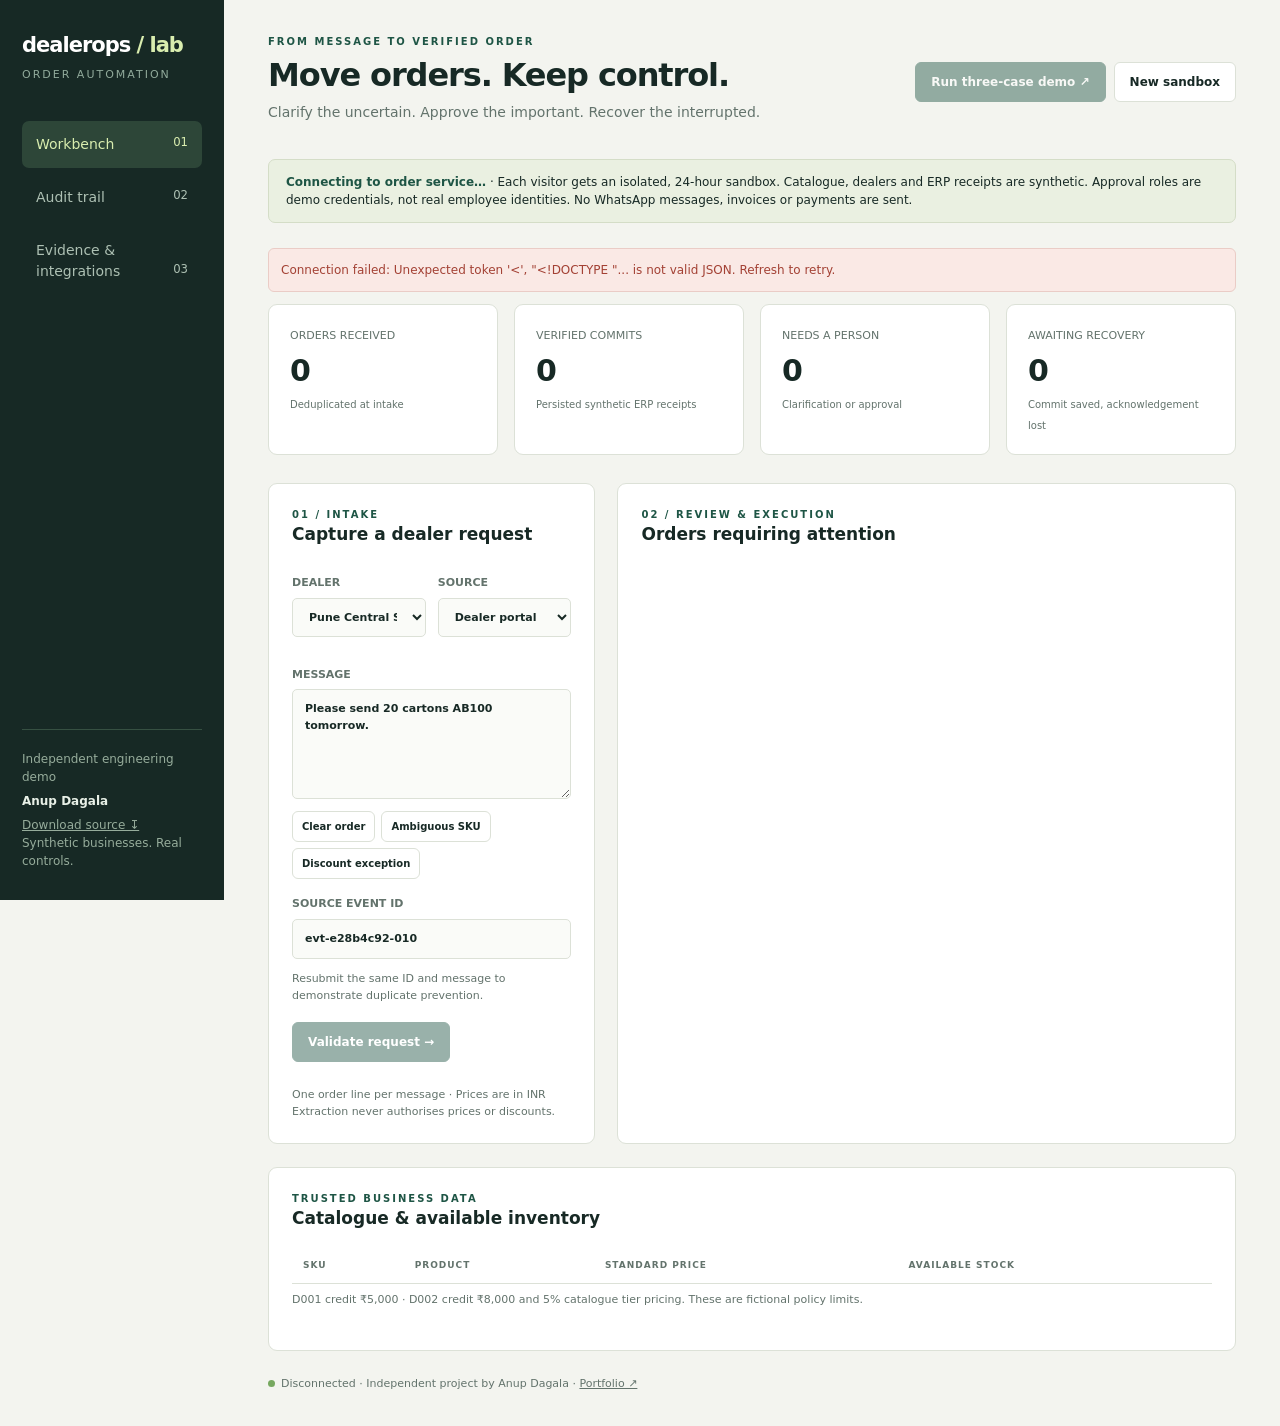
==== examples/dealerops/worker/ui.html @ 85a0f15f "Add DealerOps dashboard" ====
<!doctype html>
<html lang="en"><head><meta charset="utf-8"><meta name="viewport" content="width=device-width,initial-scale=1"><meta name="description" content="DealerOps Lab by Anup Dagala: order automation, approval controls, duplicate prevention and recovery."><title>DealerOps Lab · Anup Dagala</title>
<style>
:root{--bg:#f3f4ef;--ink:#172925;--muted:#63736c;--line:#dce1d7;--green:#1e5545;--lime:#d9edaf;--orange:#c8793a;--paper:#fff;--nav:#172925}*{box-sizing:border-box}body{margin:0;font:14px/1.5 system-ui,-apple-system,Segoe UI,sans-serif;background:var(--bg);color:var(--ink)}button,input,select,textarea{font:inherit}button{cursor:pointer}button:disabled{opacity:.45;cursor:wait}a{color:inherit}aside{position:fixed;inset:0 auto 0 0;width:224px;background:var(--nav);color:#dae3db;padding:30px 22px;display:flex;flex-direction:column}.brand{font-size:21px;font-weight:750;letter-spacing:-1px;color:white}.brand span{color:var(--lime)}.subbrand{font-size:11px;letter-spacing:2px;color:#91aa9b;margin:5px 0 35px}.nav{border:0;background:none;color:#adc0b3;text-align:left;padding:13px 14px;margin:3px 0;border-radius:7px}.nav.active{background:#2d4638;color:var(--lime)}.nav small{float:right}.byline{margin-top:auto;border-top:1px solid #365042;padding-top:20px;font-size:12px;color:#96ac9b}.byline strong{color:#e8f0e7;display:block;margin:6px 0}main{margin-left:224px;padding:34px 44px;max-width:1600px}.top{display:flex;justify-content:space-between;align-items:center;gap:16px;margin-bottom:28px}.eyebrow{font-size:10px;letter-spacing:2px;text-transform:uppercase;font-weight:700;color:var(--green)}h1{font-size:32px;line-height:1.15;letter-spacing:-1.1px;margin:8px 0}h2{font-size:17px;margin:0 0 16px}p{color:var(--muted)}.top p{margin:8px 0}.btn{border:1px solid var(--line);background:white;color:var(--ink);border-radius:6px;padding:10px 15px;font-weight:600;font-size:12px}.primary{background:var(--green);color:white;border-color:var(--green)}.lime{background:var(--lime);border-color:var(--lime)}.actions{display:flex;gap:8px;flex-wrap:wrap}.notice{border:1px solid #d4ddc7;background:#eaf0e1;padding:13px 17px;border-radius:7px;font-size:12px;margin-bottom:25px}.notice strong{color:var(--green)}.metrics{display:grid;grid-template-columns:repeat(4,1fr);gap:16px;margin:0 0 28px}.metric{background:white;border:1px solid var(--line);padding:19px 21px;border-radius:9px}.metric label{font-size:11px;color:var(--muted)}.metric b{display:block;font-size:30px;letter-spacing:-1px;margin-top:3px}.metric small{color:var(--muted);font-size:10px}.grid{display:grid;grid-template-columns: minmax(260px,.9fr) minmax(320px,1.7fr);gap:22px}.panel{background:white;border:1px solid var(--line);padding:23px;border-radius:9px}.field{display:block;margin:12px 0;font-size:11px;font-weight:650;color:var(--muted)}input,select,textarea{display:block;width:100%;padding:11px 12px;border:1px solid var(--line);border-radius:5px;background:#fafbf8;color:var(--ink);margin:6px 0}textarea{height:110px;resize:vertical}input:focus,textarea:focus,select:focus{outline:2px solid #91b87b;outline-offset:1px}.row{display:grid;grid-template-columns:1fr 1fr;gap:12px}.hint{font-size:11px;margin:8px 0 18px}.samples{display:flex;gap:6px;flex-wrap:wrap;margin-bottom:17px}.samples button{font-size:10px;padding:7px 9px}.list{display:flex;flex-direction:column;gap:11px}.order{padding:17px;border:1px solid var(--line);border-radius:6px;background:#fbfcf9;cursor:pointer}.order:hover{border-color:#7aa487}.order-head{display:flex;justify-content:space-between;gap:8px;align-items:start}.order-title{font-weight:650;font-size:13px}.order small{color:var(--muted);font-size:10px}.order p{font-size:12px;margin:9px 0}.status{font-size:9px;font-weight:750;letter-spacing:.6px;border-radius:20px;padding:5px 9px;white-space:nowrap;background:#e7ebdf;color:#53723d}.status.COMPLETED{background:#d9eddc;color:#23663e}.status.NEEDS_CLARIFICATION,.status.SYNC_PENDING{background:#f4e6cf;color:#986222}.status.REVIEW_REQUIRED,.status.BLOCKED_CREDIT,.status.BLOCKED_STOCK,.status.MODEL_UNAVAILABLE{background:#f4dfdb;color:#9f4e42}.status.APPROVED{background:#dce9fa;color:#315d89}.empty{padding:55px 25px;text-align:center;border:1px dashed var(--line);border-radius:7px}.empty strong{display:block;margin:10px}.empty p{font-size:12px}.bottom{margin-top:23px}.table-wrap{overflow-x:auto}table{width:100%;border-collapse:collapse;text-align:left;font-size:11px}th{font-size:9px;text-transform:uppercase;letter-spacing:1px;color:var(--muted);padding:11px;border-bottom:1px solid var(--line)}td{padding:11px;border-bottom:1px solid #edf0e9;vertical-align:top}code{font:11px ui-monospace,monospace;background:#eef1e9;padding:3px 5px;border-radius:3px}.tag{display:inline-block;background:#eaf0e3;padding:4px 7px;font-size:10px;border-radius:4px;margin:3px}.hidden{display:none!important}.drawer-back{position:fixed;inset:0;background:#17292566;z-index:5}.drawer{position:fixed;right:0;top:0;bottom:0;width:510px;max-width:95vw;background:white;padding:30px;overflow-y:auto;box-shadow:-10px 0 50px #17292522;z-index:6}.drawer pre{white-space:pre-wrap;background:#f2f4ee;border:1px solid var(--line);padding:14px;border-radius:6px;font-size:11px;overflow-wrap:anywhere}.toast{position:fixed;bottom:25px;right:25px;background:var(--nav);color:white;padding:14px 21px;border-radius:7px;z-index:10;max-width:90vw}.evidence-grid{display:grid;grid-template-columns:1fr 1fr;gap:20px}.step{display:flex;gap:15px;padding:14px 0;border-bottom:1px solid var(--line)}.step b{font-size:22px;color:var(--green);min-width:25px}.step strong{display:block}.step p{margin:5px 0;font-size:12px}.footer{font-size:11px;color:var(--muted);margin-top:25px}video{width:100%;background:#172925;border-radius:8px}details{margin:14px 0}summary{cursor:pointer;font-weight:650}.connection{font-size:11px}.dot{width:7px;height:7px;display:inline-block;background:#76a85f;border-radius:50%;margin-right:6px}.error{color:#a34134;background:#fae9e5;border:1px solid #eaccc6;border-radius:6px;padding:12px;font-size:12px;margin:12px 0} @media(max-width:1100px){main{padding:28px 24px}.grid{grid-template-columns:1fr}.metrics{gap:10px}.metric{padding:15px}.evidence-grid{grid-template-columns:1fr}}@media(max-width:700px){aside{position:static;width:100%;padding:17px;flex-direction:row;flex-wrap:wrap;align-items:center;gap:8px}.brand{font-size:19px}.subbrand,.byline{display:none}.nav{padding:7px 9px;font-size:11px;margin:0}main{margin-left:0;padding:22px 16px}.top{align-items:start;flex-direction:column}h1{font-size:27px}.metrics{grid-template-columns:1fr 1fr}.metric b{font-size:25px}.panel{padding:17px}.row{grid-template-columns:1fr}.drawer{padding:23px}.status{font-size:8px}.order-head{flex-wrap:wrap}}
</style></head><body>
<aside><div><div class="brand">dealerops<span> / lab</span></div><div class="subbrand">ORDER AUTOMATION</div></div><button class="nav active" data-view="workbench">Workbench <small>01</small></button><button class="nav" data-view="audit">Audit trail <small>02</small></button><button class="nav" data-view="evidence">Evidence & integrations <small>03</small></button><div class="byline">Independent engineering demo<strong>Anup Dagala</strong><a href="/downloads/dealerops-source.zip" target="_blank" rel="noreferrer">Download source ↧</a><br>Synthetic businesses. Real controls.</div></aside>
<main><header class="top"><div><div class="eyebrow">From message to verified order</div><h1>Move orders. Keep control.</h1><p>Clarify the uncertain. Approve the important. Recover the interrupted.</p></div><div class="actions"><button id="guided" class="btn primary">Run three-case demo ↗</button><button id="reset" class="btn">New sandbox</button></div></header>
<div class="notice"><strong id="mode">Connecting to order service…</strong> · Each visitor gets an isolated, 24-hour sandbox. Catalogue, dealers and ERP receipts are synthetic. Approval roles are demo credentials, not real employee identities. No WhatsApp messages, invoices or payments are sent.</div><div id="connection-error" class="hidden error" role="alert"></div>
<section class="metrics" aria-label="Order metrics"><div class="metric"><label>ORDERS RECEIVED</label><b id="m-total">0</b><small>Deduplicated at intake</small></div><div class="metric"><label>VERIFIED COMMITS</label><b id="m-done">0</b><small>Persisted synthetic ERP receipts</small></div><div class="metric"><label>NEEDS A PERSON</label><b id="m-review">0</b><small>Clarification or approval</small></div><div class="metric"><label>AWAITING RECOVERY</label><b id="m-pending">0</b><small>Commit saved, acknowledgement lost</small></div></section>
<section id="workbench" class="view"><div class="grid"><form id="intake" class="panel"><div class="eyebrow">01 / Intake</div><h2>Capture a dealer request</h2><div class="row"><label class="field">DEALER<select id="dealer"><option value="D001">Pune Central Stores</option><option value="D002">Westside Wholesale</option></select></label><label class="field">SOURCE<select id="channel"><option value="portal">Dealer portal</option><option value="whatsapp">WhatsApp-shaped input</option><option value="email">Email-shaped input</option></select></label></div><label class="field">MESSAGE<textarea id="message" required maxlength="2000">Please send 20 cartons AB100 tomorrow.</textarea></label><div class="samples"><button type="button" class="btn" data-sample="Please send 20 cartons AB100 tomorrow.">Clear order</button><button type="button" class="btn" data-sample="Send 20 cartons of the usual item tomorrow.">Ambiguous SKU</button><button type="button" class="btn" data-sample="Send 10 cartons TB200 tomorrow with a 30% discount.">Discount exception</button></div><label class="field">SOURCE EVENT ID<input id="event-id" required maxlength="80" aria-describedby="event-help"></label><p id="event-help" class="hint">Resubmit the same ID and message to demonstrate duplicate prevention.</p><button id="submit" class="btn primary" type="submit">Validate request →</button><div class="footer">One order line per message · Prices are in INR<br>Extraction never authorises prices or discounts.</div></form><div class="panel"><div class="eyebrow">02 / Review & execution</div><h2>Orders requiring attention</h2><div id="orders" class="list"></div></div></div><div class="panel bottom"><div class="eyebrow">Trusted business data</div><h2>Catalogue & available inventory</h2><div class="table-wrap"><table><thead><tr><th>SKU</th><th>Product</th><th>Standard price</th><th>Available stock</th></tr></thead><tbody id="catalogue"></tbody></table></div><p class="hint">D001 credit ₹5,000 · D002 credit ₹8,000 and 5% catalogue tier pricing. These are fictional policy limits.</p></div></section>
<section id="audit" class="view hidden panel"><div class="eyebrow">03 / Observable execution</div><h2>Persisted audit trail</h2><p class="hint">Events describe observed application actions. They are not a model's chain of thought.</p><button class="btn" id="export">Download session evidence ↓</button><div class="table-wrap"><table><thead><tr><th>Time</th><th>Event</th><th>Order</th><th>Observed result</th></tr></thead><tbody id="events"></tbody></table></div></section>
<section id="evidence" class="view hidden"><div class="evidence-grid"><div class="panel"><div class="eyebrow">A focused application project</div><h2>Built around dealer-to-ERP work</h2><p>This is an independent demonstration inspired by publicly described distribution workflows. It is not affiliated with Zunderdog and does not connect to ZunderFlow.</p><div class="step"><b>1</b><div><strong>Capture and clarify</strong><p>An ambiguous SKU stays pending. The operator supplies missing information; the service validates it.</p></div></div><div class="step"><b>2</b><div><strong>Bind approval to the order</strong><p>A reviewer approves a specific revision, price and quantity. An edit invalidates that approval.</p></div></div><div class="step"><b>3</b><div><strong>Commit once and read back</strong><p>Inventory, credit and a synthetic receipt share one conditional state write. Lost acknowledgement is reconciled from saved evidence.</p></div></div><p><a href="/downloads/dealerops-source.zip" target="_blank" rel="noreferrer">Download source, tests and integration setup ↧</a></p></div><div class="panel"><div class="eyebrow">Execution recording</div><h2>See the verified failure cases</h2><video controls preload="none" aria-label="Execution evidence walkthrough"><source src="/downloads/execution-walkthrough.mp4" type="video/mp4"></video><p class="hint">Recording of actual API execution results, presented as an evidence replay. This is not a browser screen recording. Model mode and integration limits are shown in the recording.</p><h2>Integration readiness</h2><p><span class="tag">Hosted order API</span><span class="tag">Durable sandbox storage</span><span class="tag">Python client</span><span class="tag">n8n workflow exports</span></p><p class="hint">n8n exports and optional LangChain / Google Sheets adapters are included in the repository. Live model, n8n runtime and Google Sheets execution require configured services and separate verification. The public demo uses deterministic extraction unless a server model key is configured.</p><button id="checks" class="btn">Run live API checks</button><div id="check-results" class="hint" aria-live="polite"></div></div></div></section><footer class="footer"><span class="connection"><span class="dot"></span><span id="connection">Starting sandbox</span></span> · Independent project by Anup Dagala · <a href="https://anupdagala.com" target="_blank" rel="noreferrer">Portfolio ↗</a></footer></main>
<div id="overlay" class="drawer-back hidden"></div><section id="drawer" class="drawer hidden" aria-label="Order details"><button class="btn" id="close">Close ×</button><div id="detail"></div></section><div id="toast" class="toast hidden" role="status"></div>
<script>
const $=id=>document.getElementById(id);let creds,state,selected,busy=false;
const esc=x=>String(x??'').replace(/[&<>"']/g,c=>({'&':'&amp;','<':'&lt;','>':'&gt;','"':'&quot;',"'":'&#39;'}[c]));
const money=x=>x===null||x===undefined?'—':'₹'+(x/100).toLocaleString('en-IN');
function notify(t){$('toast').textContent=t;$('toast').classList.remove('hidden');setTimeout(()=>$('toast').classList.add('hidden'),4500)}
async function req(path,body,role='operator',c=creds){const r=await fetch('/api/'+path,{method:body===undefined?'GET':'POST',headers:{'Content-Type':'application/json',...(c?{'X-Demo-Session':c.session,Authorization:'Bearer '+c[role]}:{})},...(body===undefined?{}:{body:JSON.stringify(body)})});const d=await r.json();if(!r.ok)throw new Error(d.error||'Request failed');return d}
async function session(){creds=await req('session',{},'operator',null);sessionStorage.setItem('dealerops',JSON.stringify({session:creds.session,operator:creds.operator,reviewer:creds.reviewer}));state=creds.state;render()}
function status(o){return '<span class="status '+esc(o.status)+'">'+esc(o.status.replaceAll('_',' '))+'</span>'}
function render(){
 if(!state)return;$('m-total').textContent=state.orders.length;$('m-done').textContent=state.orders.filter(o=>o.status==='COMPLETED').length;$('m-review').textContent=state.orders.filter(o=>['AWAITING_APPROVAL','NEEDS_CLARIFICATION','REVIEW_REQUIRED'].includes(o.status)).length;$('m-pending').textContent=state.orders.filter(o=>o.status==='SYNC_PENDING').length;
 $('orders').innerHTML=state.orders.length?state.orders.slice().reverse().map(o=>'<button type="button" class="order" data-order="'+esc(o.id)+'" style="text-align:left;color:inherit;font:inherit"><div class="order-head"><div><div class="order-title">'+esc(o.extraction?.sku||'Unresolved item')+' · '+esc(o.extraction?.quantity??'?')+' cartons</div><small>'+esc(o.dealer)+' / '+esc(o.channel)+' / revision '+o.revision+'</small></div>'+status(o)+'</div><p>'+esc(o.message)+'</p><div class="order-head"><small>'+esc(o.questions?.join(' ')||'Policy total: '+money(o.total))+'</small><small>Inspect →</small></div></button>').join(''):'<div class="empty"><div class="eyebrow">Nothing in the queue</div><strong>Every order starts with a request.</strong><p>Submit an example or run the three-case demo.</p></div>';
 $('catalogue').innerHTML=[['AB100','Almond beverage · carton',12500],['TB200','Tea blend · carton',8500],['CL300','Cleaning liquid · carton',6500]].map(p=>'<tr><td><code>'+p[0]+'</code></td><td>'+p[1]+'</td><td>'+money(p[2])+'</td><td>'+state.stock[p[0]]+' cartons</td></tr>').join('');
 $('events').innerHTML=state.events.slice().reverse().map(e=>'<tr><td>'+esc(e.at.slice(11,19))+'</td><td><code>'+esc(e.kind)+'</code></td><td>'+esc(e.order.slice(0,8))+'</td><td>'+esc(e.detail)+'</td></tr>').join('');
 $('connection').textContent='Connected · persisted revision '+state.revision+' · credit '+money(state.credit.D001)+' / '+money(state.credit.D002);
 document.querySelectorAll('[data-order]').forEach(el=>el.onclick=()=>openOrder(el.dataset.order));if(selected)openOrder(selected);
}
function openOrder(id){selected=id;const o=state.orders.find(o=>o.id===id);if(!o)return;const x=o.extraction||{};$('detail').innerHTML='<div class="eyebrow" style="margin-top:25px">Order '+esc(id.slice(0,8))+'</div><h1 style="font-size:25px">'+esc(x.sku||'Clarify this request')+'</h1>'+status(o)+'<p>'+esc(o.message)+'</p><p class="hint">Revision '+o.revision+' · '+esc(o.mode)+' extraction · policy total '+money(o.total)+'</p>'+(o.questions?.length?'<div class="notice">'+esc(o.questions.join(' '))+'</div>':'')+'<h2 style="margin-top:24px">Review trusted fields</h2><label class="field">SKU<select id="edit-sku"><option value="AB100">AB100 · Almond beverage</option><option value="TB200">TB200 · Tea blend</option><option value="CL300">CL300 · Cleaning liquid</option></select></label><div class="row"><label class="field">CARTONS<input id="edit-qty" type="number" min="1" max="1000" value="'+esc(x.quantity||20)+'"></label><label class="field">DELIVERY<input id="edit-date" maxlength="70" value="'+esc(x.delivery||'tomorrow')+'"></label></div><label class="field">REQUESTED DISCOUNT (%)<input id="edit-discount" type="number" min="0" max="100" step="0.1" value="'+esc(x.discount||0)+'"></label><div class="actions"><button id="modify" class="btn">Save new revision</button><button id="approve" class="btn primary">Approve as demo reviewer</button><button id="execute" class="btn lime">Execute order</button><button id="lose" class="btn">Simulate lost acknowledgement</button><button id="recover" class="btn">Reconcile saved receipt</button><button id="forbidden" class="btn">Test operator approval denial</button></div><h2 style="margin-top:28px">Approval evidence</h2><pre>'+esc(JSON.stringify(o.approved||{approval:'Not approved'},null,2))+'</pre><h2>Synthetic ERP receipt</h2><pre>'+esc(JSON.stringify(state.effects[o.effectKey]||{receipt:'No committed effect'},null,2))+'</pre><p class="hint">Reviewer and operator credentials are separate and checked on the server. Both are issued to you for your own sandbox demonstration.</p>';
 if(x.sku&&['AB100','TB200','CL300'].includes(x.sku))$('edit-sku').value=x.sku;
 $('modify').disabled=['COMPLETED','SYNC_PENDING'].includes(o.status);$('approve').disabled=o.status!=='AWAITING_APPROVAL';$('execute').disabled=o.status!=='APPROVED';$('lose').disabled=o.status!=='APPROVED';$('recover').disabled=o.status!=='SYNC_PENDING';
 $('modify').onclick=()=>act('modify',{id,revision:o.revision,sku:$('edit-sku').value,quantity:Number($('edit-qty').value),discount:Number($('edit-discount').value),delivery:$('edit-date').value});$('approve').onclick=()=>act('approve',{id,revision:o.revision},'reviewer');$('execute').onclick=()=>act('execute',{id,revision:o.revision});$('lose').onclick=()=>act('execute',{id,revision:o.revision,failure:'timeout_after_commit'});$('recover').onclick=()=>act('reconcile',{id});$('forbidden').onclick=()=>act('approve',{id,revision:o.revision});
 $('drawer').classList.remove('hidden');$('overlay').classList.remove('hidden');
}
function close(){selected=null;$('drawer').classList.add('hidden');$('overlay').classList.add('hidden')}
async function act(path,b,role='operator'){if(busy)return;busy=true;try{const d=await req(path,b,role);state=d.state;render();notify(d.result?.duplicate?'Duplicate prevented. Existing result retained.':'Saved: '+(d.result?.order?.status||path))}catch(e){notify('Service response: '+e.message)}finally{busy=false}}
function newEvent(){$('event-id').value='evt-'+crypto.randomUUID().slice(0,12)}
document.querySelectorAll('[data-view]').forEach(b=>b.onclick=()=>{document.querySelectorAll('.view').forEach(v=>v.classList.toggle('hidden',v.id!==b.dataset.view));document.querySelectorAll('.nav').forEach(n=>n.classList.toggle('active',n===b))});document.querySelectorAll('[data-sample]').forEach(b=>b.onclick=()=>{$('message').value=b.dataset.sample;newEvent()});$('close').onclick=close;$('overlay').onclick=close;document.addEventListener('keydown',e=>{if(e.key==='Escape')close()});
 $('intake').onsubmit=async e=>{e.preventDefault();await act('intake',{dealer:$('dealer').value,channel:$('channel').value,message:$('message').value,event_id:$('event-id').value})};$('reset').onclick=async()=>{close();await session();newEvent();notify('New isolated sandbox created.')};
 $('guided').onclick=async()=>{if(busy)return;busy=true;$('guided').disabled=true;try{for(const [message,dealer] of [['Please send 20 cartons AB100 tomorrow.','D001'],['Send 20 cartons of the usual item tomorrow.','D002'],['Send 10 cartons TB200 tomorrow with a 30% discount.','D001']]){const d=await req('intake',{dealer,channel:'whatsapp',message,event_id:'guided-'+crypto.randomUUID().slice(0,12)});state=d.state;}render();notify('Three requests captured. Open a card to inspect and act.')}catch(e){notify(e.message)}finally{busy=false;$('guided').disabled=false}};
 $('export').onclick=()=>{const a=document.createElement('a');a.href=URL.createObjectURL(new Blob([JSON.stringify({mode:$('mode').textContent,captured:new Date().toISOString(),state},null,2)],{type:'application/json'}));a.download='dealerops-session-evidence.json';a.click();setTimeout(()=>URL.revokeObjectURL(a.href),1000)};
 $('checks').onclick=async()=>{const out=$('check-results');$('checks').disabled=true;out.textContent='Running actual API checks in a separate sandbox…';const passed=[];try{const c=await req('session',{},'operator',null);const b={dealer:'D001',channel:'portal',message:'20 cartons AB100 tomorrow',event_id:'check-1'};let d=await req('intake',b,'operator',c),o=d.result.order;passed.push('Intake validated');d=await req('intake',b,'operator',c);if(!d.result.duplicate)throw new Error('Deduplication failed');passed.push('Duplicate prevented');try{await req('approve',{id:o.id,revision:1},'operator',c);throw new Error('Operator approved unexpectedly')}catch(e){if(e.message!=='role_forbidden')throw e;}passed.push('Operator denied approval');await req('approve',{id:o.id,revision:1},'reviewer',c);await req('modify',{id:o.id,revision:1,quantity:21},'operator',c);try{await req('execute',{id:o.id,revision:1},'operator',c);throw new Error('Stale execution succeeded')}catch(e){if(e.message!=='stale_execution')throw e;}passed.push('Stale approval invalidated');await req('approve',{id:o.id,revision:2},'reviewer',c);await req('execute',{id:o.id,revision:2,failure:'timeout_after_commit'},'operator',c);d=await req('reconcile',{id:o.id},'operator',c);if(Object.keys(d.state.effects).length!==1||d.state.stock.AB100!==99)throw new Error('Double commit');passed.push('Lost acknowledgement reconciled once');out.textContent=passed.length+' checks passed: '+passed.join(' · ');}catch(e){out.textContent='Completed '+passed.length+' checks; failure: '+e.message}finally{$('checks').disabled=false}};
 (async()=>{newEvent();try{const h=await req('health',undefined,'operator',null);$('mode').textContent=h.mode==='live_model'?'Live model extraction · synthetic ERP':'Deterministic extraction · synthetic ERP';if(h.storage==='unconfigured')throw new Error('Order storage is unavailable.');const saved=sessionStorage.getItem('dealerops');if(saved){creds=JSON.parse(saved);try{state=await req('state');render()}catch{await session()}}else await session();}catch(e){$('connection-error').textContent='Connection failed: '+e.message+'. Refresh to retry.';$('connection-error').classList.remove('hidden');$('connection').textContent='Disconnected';$('submit').disabled=true;$('guided').disabled=true;}})();
</script></body></html>
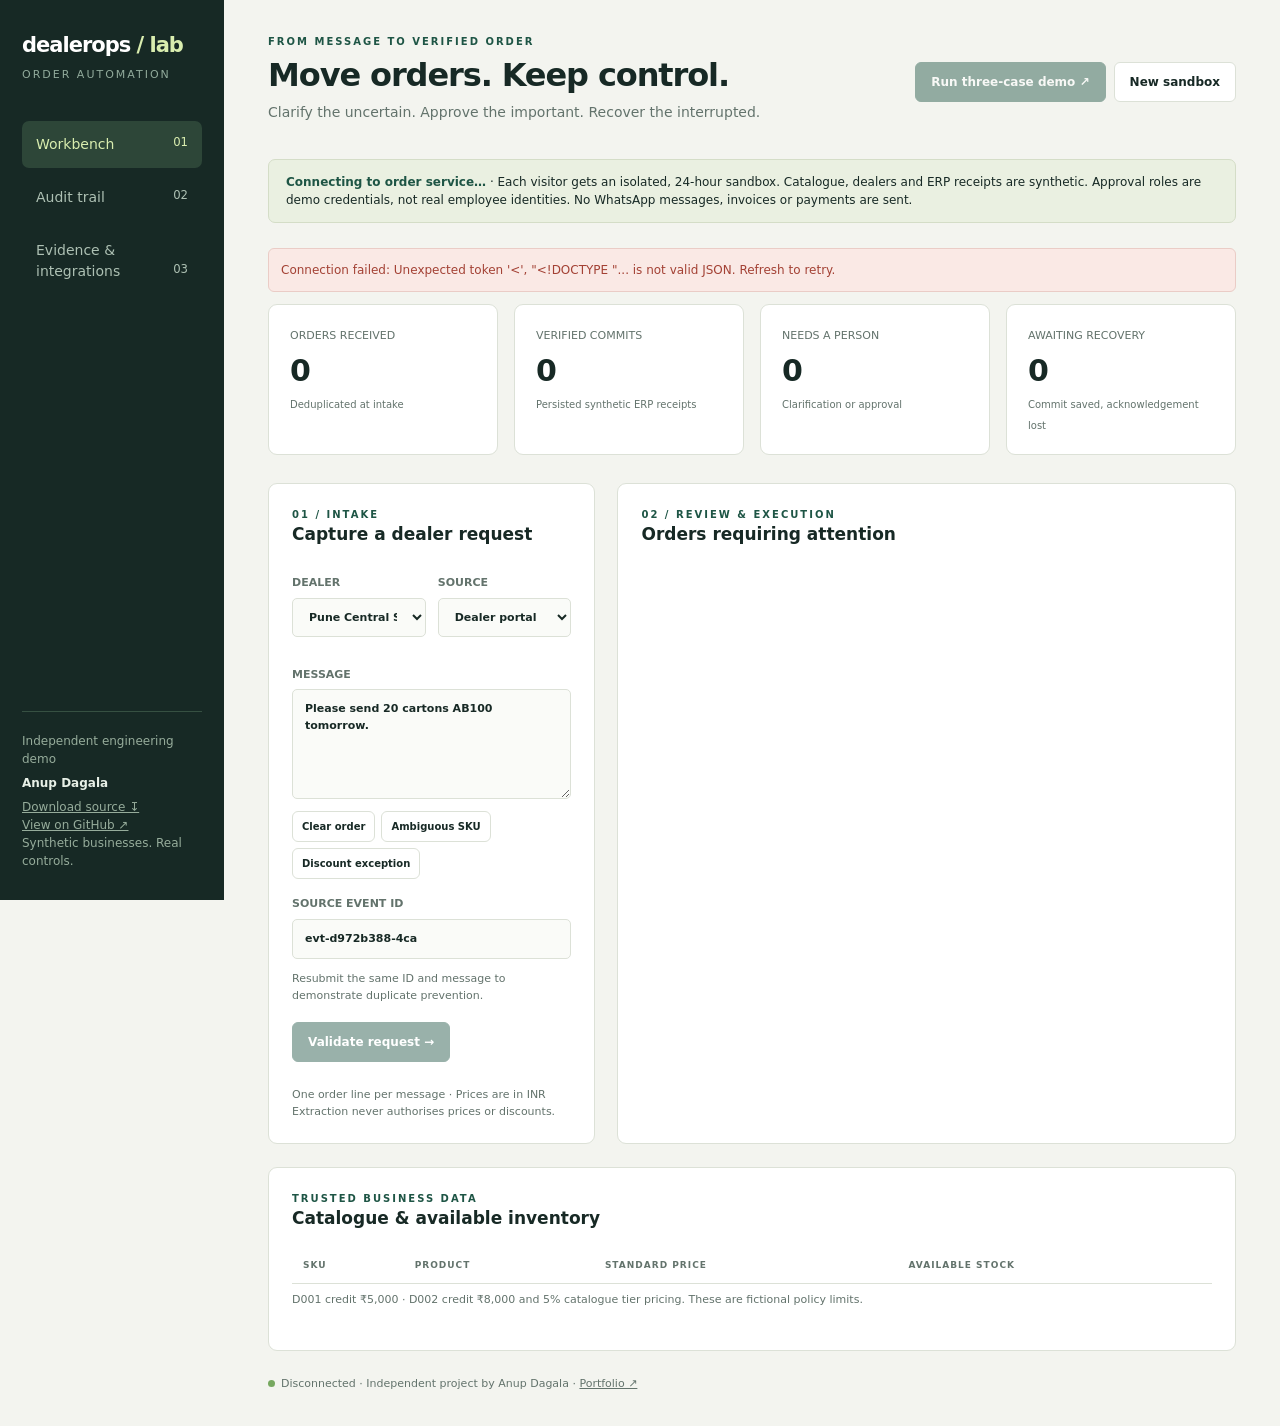
==== commit 6994bf10: "Link published source and clarify verified n8n fixture" ====
--- a/examples/dealerops/worker/ui.html
+++ b/examples/dealerops/worker/ui.html
@@ -3,13 +3,13 @@
 <style>
 :root{--bg:#f3f4ef;--ink:#172925;--muted:#63736c;--line:#dce1d7;--green:#1e5545;--lime:#d9edaf;--orange:#c8793a;--paper:#fff;--nav:#172925}*{box-sizing:border-box}body{margin:0;font:14px/1.5 system-ui,-apple-system,Segoe UI,sans-serif;background:var(--bg);color:var(--ink)}button,input,select,textarea{font:inherit}button{cursor:pointer}button:disabled{opacity:.45;cursor:wait}a{color:inherit}aside{position:fixed;inset:0 auto 0 0;width:224px;background:var(--nav);color:#dae3db;padding:30px 22px;display:flex;flex-direction:column}.brand{font-size:21px;font-weight:750;letter-spacing:-1px;color:white}.brand span{color:var(--lime)}.subbrand{font-size:11px;letter-spacing:2px;color:#91aa9b;margin:5px 0 35px}.nav{border:0;background:none;color:#adc0b3;text-align:left;padding:13px 14px;margin:3px 0;border-radius:7px}.nav.active{background:#2d4638;color:var(--lime)}.nav small{float:right}.byline{margin-top:auto;border-top:1px solid #365042;padding-top:20px;font-size:12px;color:#96ac9b}.byline strong{color:#e8f0e7;display:block;margin:6px 0}main{margin-left:224px;padding:34px 44px;max-width:1600px}.top{display:flex;justify-content:space-between;align-items:center;gap:16px;margin-bottom:28px}.eyebrow{font-size:10px;letter-spacing:2px;text-transform:uppercase;font-weight:700;color:var(--green)}h1{font-size:32px;line-height:1.15;letter-spacing:-1.1px;margin:8px 0}h2{font-size:17px;margin:0 0 16px}p{color:var(--muted)}.top p{margin:8px 0}.btn{border:1px solid var(--line);background:white;color:var(--ink);border-radius:6px;padding:10px 15px;font-weight:600;font-size:12px}.primary{background:var(--green);color:white;border-color:var(--green)}.lime{background:var(--lime);border-color:var(--lime)}.actions{display:flex;gap:8px;flex-wrap:wrap}.notice{border:1px solid #d4ddc7;background:#eaf0e1;padding:13px 17px;border-radius:7px;font-size:12px;margin-bottom:25px}.notice strong{color:var(--green)}.metrics{display:grid;grid-template-columns:repeat(4,1fr);gap:16px;margin:0 0 28px}.metric{background:white;border:1px solid var(--line);padding:19px 21px;border-radius:9px}.metric label{font-size:11px;color:var(--muted)}.metric b{display:block;font-size:30px;letter-spacing:-1px;margin-top:3px}.metric small{color:var(--muted);font-size:10px}.grid{display:grid;grid-template-columns: minmax(260px,.9fr) minmax(320px,1.7fr);gap:22px}.panel{background:white;border:1px solid var(--line);padding:23px;border-radius:9px}.field{display:block;margin:12px 0;font-size:11px;font-weight:650;color:var(--muted)}input,select,textarea{display:block;width:100%;padding:11px 12px;border:1px solid var(--line);border-radius:5px;background:#fafbf8;color:var(--ink);margin:6px 0}textarea{height:110px;resize:vertical}input:focus,textarea:focus,select:focus{outline:2px solid #91b87b;outline-offset:1px}.row{display:grid;grid-template-columns:1fr 1fr;gap:12px}.hint{font-size:11px;margin:8px 0 18px}.samples{display:flex;gap:6px;flex-wrap:wrap;margin-bottom:17px}.samples button{font-size:10px;padding:7px 9px}.list{display:flex;flex-direction:column;gap:11px}.order{padding:17px;border:1px solid var(--line);border-radius:6px;background:#fbfcf9;cursor:pointer}.order:hover{border-color:#7aa487}.order-head{display:flex;justify-content:space-between;gap:8px;align-items:start}.order-title{font-weight:650;font-size:13px}.order small{color:var(--muted);font-size:10px}.order p{font-size:12px;margin:9px 0}.status{font-size:9px;font-weight:750;letter-spacing:.6px;border-radius:20px;padding:5px 9px;white-space:nowrap;background:#e7ebdf;color:#53723d}.status.COMPLETED{background:#d9eddc;color:#23663e}.status.NEEDS_CLARIFICATION,.status.SYNC_PENDING{background:#f4e6cf;color:#986222}.status.REVIEW_REQUIRED,.status.BLOCKED_CREDIT,.status.BLOCKED_STOCK,.status.MODEL_UNAVAILABLE{background:#f4dfdb;color:#9f4e42}.status.APPROVED{background:#dce9fa;color:#315d89}.empty{padding:55px 25px;text-align:center;border:1px dashed var(--line);border-radius:7px}.empty strong{display:block;margin:10px}.empty p{font-size:12px}.bottom{margin-top:23px}.table-wrap{overflow-x:auto}table{width:100%;border-collapse:collapse;text-align:left;font-size:11px}th{font-size:9px;text-transform:uppercase;letter-spacing:1px;color:var(--muted);padding:11px;border-bottom:1px solid var(--line)}td{padding:11px;border-bottom:1px solid #edf0e9;vertical-align:top}code{font:11px ui-monospace,monospace;background:#eef1e9;padding:3px 5px;border-radius:3px}.tag{display:inline-block;background:#eaf0e3;padding:4px 7px;font-size:10px;border-radius:4px;margin:3px}.hidden{display:none!important}.drawer-back{position:fixed;inset:0;background:#17292566;z-index:5}.drawer{position:fixed;right:0;top:0;bottom:0;width:510px;max-width:95vw;background:white;padding:30px;overflow-y:auto;box-shadow:-10px 0 50px #17292522;z-index:6}.drawer pre{white-space:pre-wrap;background:#f2f4ee;border:1px solid var(--line);padding:14px;border-radius:6px;font-size:11px;overflow-wrap:anywhere}.toast{position:fixed;bottom:25px;right:25px;background:var(--nav);color:white;padding:14px 21px;border-radius:7px;z-index:10;max-width:90vw}.evidence-grid{display:grid;grid-template-columns:1fr 1fr;gap:20px}.step{display:flex;gap:15px;padding:14px 0;border-bottom:1px solid var(--line)}.step b{font-size:22px;color:var(--green);min-width:25px}.step strong{display:block}.step p{margin:5px 0;font-size:12px}.footer{font-size:11px;color:var(--muted);margin-top:25px}video{width:100%;background:#172925;border-radius:8px}details{margin:14px 0}summary{cursor:pointer;font-weight:650}.connection{font-size:11px}.dot{width:7px;height:7px;display:inline-block;background:#76a85f;border-radius:50%;margin-right:6px}.error{color:#a34134;background:#fae9e5;border:1px solid #eaccc6;border-radius:6px;padding:12px;font-size:12px;margin:12px 0} @media(max-width:1100px){main{padding:28px 24px}.grid{grid-template-columns:1fr}.metrics{gap:10px}.metric{padding:15px}.evidence-grid{grid-template-columns:1fr}}@media(max-width:700px){aside{position:static;width:100%;padding:17px;flex-direction:row;flex-wrap:wrap;align-items:center;gap:8px}.brand{font-size:19px}.subbrand,.byline{display:none}.nav{padding:7px 9px;font-size:11px;margin:0}main{margin-left:0;padding:22px 16px}.top{align-items:start;flex-direction:column}h1{font-size:27px}.metrics{grid-template-columns:1fr 1fr}.metric b{font-size:25px}.panel{padding:17px}.row{grid-template-columns:1fr}.drawer{padding:23px}.status{font-size:8px}.order-head{flex-wrap:wrap}}
 </style></head><body>
-<aside><div><div class="brand">dealerops<span> / lab</span></div><div class="subbrand">ORDER AUTOMATION</div></div><button class="nav active" data-view="workbench">Workbench <small>01</small></button><button class="nav" data-view="audit">Audit trail <small>02</small></button><button class="nav" data-view="evidence">Evidence & integrations <small>03</small></button><div class="byline">Independent engineering demo<strong>Anup Dagala</strong><a href="/downloads/dealerops-source.zip" target="_blank" rel="noreferrer">Download source ↧</a><br>Synthetic businesses. Real controls.</div></aside>
+<aside><div><div class="brand">dealerops<span> / lab</span></div><div class="subbrand">ORDER AUTOMATION</div></div><button class="nav active" data-view="workbench">Workbench <small>01</small></button><button class="nav" data-view="audit">Audit trail <small>02</small></button><button class="nav" data-view="evidence">Evidence & integrations <small>03</small></button><div class="byline">Independent engineering demo<strong>Anup Dagala</strong><a href="/downloads/dealerops-source.zip" target="_blank" rel="noreferrer">Download source ↧</a><br><a href="https://github.com/AnupDagala/opspilot/tree/main/examples/dealerops" target="_blank" rel="noreferrer">View on GitHub ↗</a><br>Synthetic businesses. Real controls.</div></aside>
 <main><header class="top"><div><div class="eyebrow">From message to verified order</div><h1>Move orders. Keep control.</h1><p>Clarify the uncertain. Approve the important. Recover the interrupted.</p></div><div class="actions"><button id="guided" class="btn primary">Run three-case demo ↗</button><button id="reset" class="btn">New sandbox</button></div></header>
 <div class="notice"><strong id="mode">Connecting to order service…</strong> · Each visitor gets an isolated, 24-hour sandbox. Catalogue, dealers and ERP receipts are synthetic. Approval roles are demo credentials, not real employee identities. No WhatsApp messages, invoices or payments are sent.</div><div id="connection-error" class="hidden error" role="alert"></div>
 <section class="metrics" aria-label="Order metrics"><div class="metric"><label>ORDERS RECEIVED</label><b id="m-total">0</b><small>Deduplicated at intake</small></div><div class="metric"><label>VERIFIED COMMITS</label><b id="m-done">0</b><small>Persisted synthetic ERP receipts</small></div><div class="metric"><label>NEEDS A PERSON</label><b id="m-review">0</b><small>Clarification or approval</small></div><div class="metric"><label>AWAITING RECOVERY</label><b id="m-pending">0</b><small>Commit saved, acknowledgement lost</small></div></section>
 <section id="workbench" class="view"><div class="grid"><form id="intake" class="panel"><div class="eyebrow">01 / Intake</div><h2>Capture a dealer request</h2><div class="row"><label class="field">DEALER<select id="dealer"><option value="D001">Pune Central Stores</option><option value="D002">Westside Wholesale</option></select></label><label class="field">SOURCE<select id="channel"><option value="portal">Dealer portal</option><option value="whatsapp">WhatsApp-shaped input</option><option value="email">Email-shaped input</option></select></label></div><label class="field">MESSAGE<textarea id="message" required maxlength="2000">Please send 20 cartons AB100 tomorrow.</textarea></label><div class="samples"><button type="button" class="btn" data-sample="Please send 20 cartons AB100 tomorrow.">Clear order</button><button type="button" class="btn" data-sample="Send 20 cartons of the usual item tomorrow.">Ambiguous SKU</button><button type="button" class="btn" data-sample="Send 10 cartons TB200 tomorrow with a 30% discount.">Discount exception</button></div><label class="field">SOURCE EVENT ID<input id="event-id" required maxlength="80" aria-describedby="event-help"></label><p id="event-help" class="hint">Resubmit the same ID and message to demonstrate duplicate prevention.</p><button id="submit" class="btn primary" type="submit">Validate request →</button><div class="footer">One order line per message · Prices are in INR<br>Extraction never authorises prices or discounts.</div></form><div class="panel"><div class="eyebrow">02 / Review & execution</div><h2>Orders requiring attention</h2><div id="orders" class="list"></div></div></div><div class="panel bottom"><div class="eyebrow">Trusted business data</div><h2>Catalogue & available inventory</h2><div class="table-wrap"><table><thead><tr><th>SKU</th><th>Product</th><th>Standard price</th><th>Available stock</th></tr></thead><tbody id="catalogue"></tbody></table></div><p class="hint">D001 credit ₹5,000 · D002 credit ₹8,000 and 5% catalogue tier pricing. These are fictional policy limits.</p></div></section>
 <section id="audit" class="view hidden panel"><div class="eyebrow">03 / Observable execution</div><h2>Persisted audit trail</h2><p class="hint">Events describe observed application actions. They are not a model's chain of thought.</p><button class="btn" id="export">Download session evidence ↓</button><div class="table-wrap"><table><thead><tr><th>Time</th><th>Event</th><th>Order</th><th>Observed result</th></tr></thead><tbody id="events"></tbody></table></div></section>
-<section id="evidence" class="view hidden"><div class="evidence-grid"><div class="panel"><div class="eyebrow">A focused application project</div><h2>Built around dealer-to-ERP work</h2><p>This is an independent demonstration inspired by publicly described distribution workflows. It is not affiliated with Zunderdog and does not connect to ZunderFlow.</p><div class="step"><b>1</b><div><strong>Capture and clarify</strong><p>An ambiguous SKU stays pending. The operator supplies missing information; the service validates it.</p></div></div><div class="step"><b>2</b><div><strong>Bind approval to the order</strong><p>A reviewer approves a specific revision, price and quantity. An edit invalidates that approval.</p></div></div><div class="step"><b>3</b><div><strong>Commit once and read back</strong><p>Inventory, credit and a synthetic receipt share one conditional state write. Lost acknowledgement is reconciled from saved evidence.</p></div></div><p><a href="/downloads/dealerops-source.zip" target="_blank" rel="noreferrer">Download source, tests and integration setup ↧</a></p></div><div class="panel"><div class="eyebrow">Execution recording</div><h2>See the verified failure cases</h2><video controls preload="none" aria-label="Execution evidence walkthrough"><source src="/downloads/execution-walkthrough.mp4" type="video/mp4"></video><p class="hint">Recording of actual API execution results, presented as an evidence replay. This is not a browser screen recording. Model mode and integration limits are shown in the recording.</p><h2>Integration readiness</h2><p><span class="tag">Hosted order API</span><span class="tag">Durable sandbox storage</span><span class="tag">Python client</span><span class="tag">n8n workflow exports</span></p><p class="hint">n8n exports and optional LangChain / Google Sheets adapters are included in the repository. Live model, n8n runtime and Google Sheets execution require configured services and separate verification. The public demo uses deterministic extraction unless a server model key is configured.</p><button id="checks" class="btn">Run live API checks</button><div id="check-results" class="hint" aria-live="polite"></div></div></div></section><footer class="footer"><span class="connection"><span class="dot"></span><span id="connection">Starting sandbox</span></span> · Independent project by Anup Dagala · <a href="https://anupdagala.com" target="_blank" rel="noreferrer">Portfolio ↗</a></footer></main>
+<section id="evidence" class="view hidden"><div class="evidence-grid"><div class="panel"><div class="eyebrow">A focused application project</div><h2>Built around dealer-to-ERP work</h2><p>This is an independent demonstration inspired by publicly described distribution workflows. It is not affiliated with Zunderdog and does not connect to ZunderFlow.</p><div class="step"><b>1</b><div><strong>Capture and clarify</strong><p>An ambiguous SKU stays pending. The operator supplies missing information; the service validates it.</p></div></div><div class="step"><b>2</b><div><strong>Bind approval to the order</strong><p>A reviewer approves a specific revision, price and quantity. An edit invalidates that approval.</p></div></div><div class="step"><b>3</b><div><strong>Commit once and read back</strong><p>Inventory, credit and a synthetic receipt share one conditional state write. Lost acknowledgement is reconciled from saved evidence.</p></div></div><p><a href="/downloads/dealerops-source.zip" target="_blank" rel="noreferrer">Download source, tests and integration setup ↧</a></p></div><div class="panel"><div class="eyebrow">Execution recording</div><h2>See the verified failure cases</h2><video controls preload="none" aria-label="Execution evidence walkthrough"><source src="/downloads/execution-walkthrough.mp4" type="video/mp4"></video><p class="hint">Recording of actual API execution results, presented as an evidence replay. This is not a browser screen recording. Model mode and integration limits are shown in the recording.</p><h2>Integration readiness</h2><p><span class="tag">Hosted order API</span><span class="tag">Durable sandbox storage</span><span class="tag">Python client</span><span class="tag">n8n workflow exports</span></p><p class="hint">n8n exports and optional LangChain / Google Sheets adapters are included in the repository. The n8n verification fixture passed in GitHub CI against a synthetic memory-backed API. Live model and Google Sheets execution require configured services and separate verification. The public demo uses deterministic extraction unless a server model key is configured.</p><button id="checks" class="btn">Run live API checks</button><div id="check-results" class="hint" aria-live="polite"></div></div></div></section><footer class="footer"><span class="connection"><span class="dot"></span><span id="connection">Starting sandbox</span></span> · Independent project by Anup Dagala · <a href="https://anupdagala.com" target="_blank" rel="noreferrer">Portfolio ↗</a></footer></main>
 <div id="overlay" class="drawer-back hidden"></div><section id="drawer" class="drawer hidden" aria-label="Order details"><button class="btn" id="close">Close ×</button><div id="detail"></div></section><div id="toast" class="toast hidden" role="status"></div>
 <script>
 const $=id=>document.getElementById(id);let creds,state,selected,busy=false;
